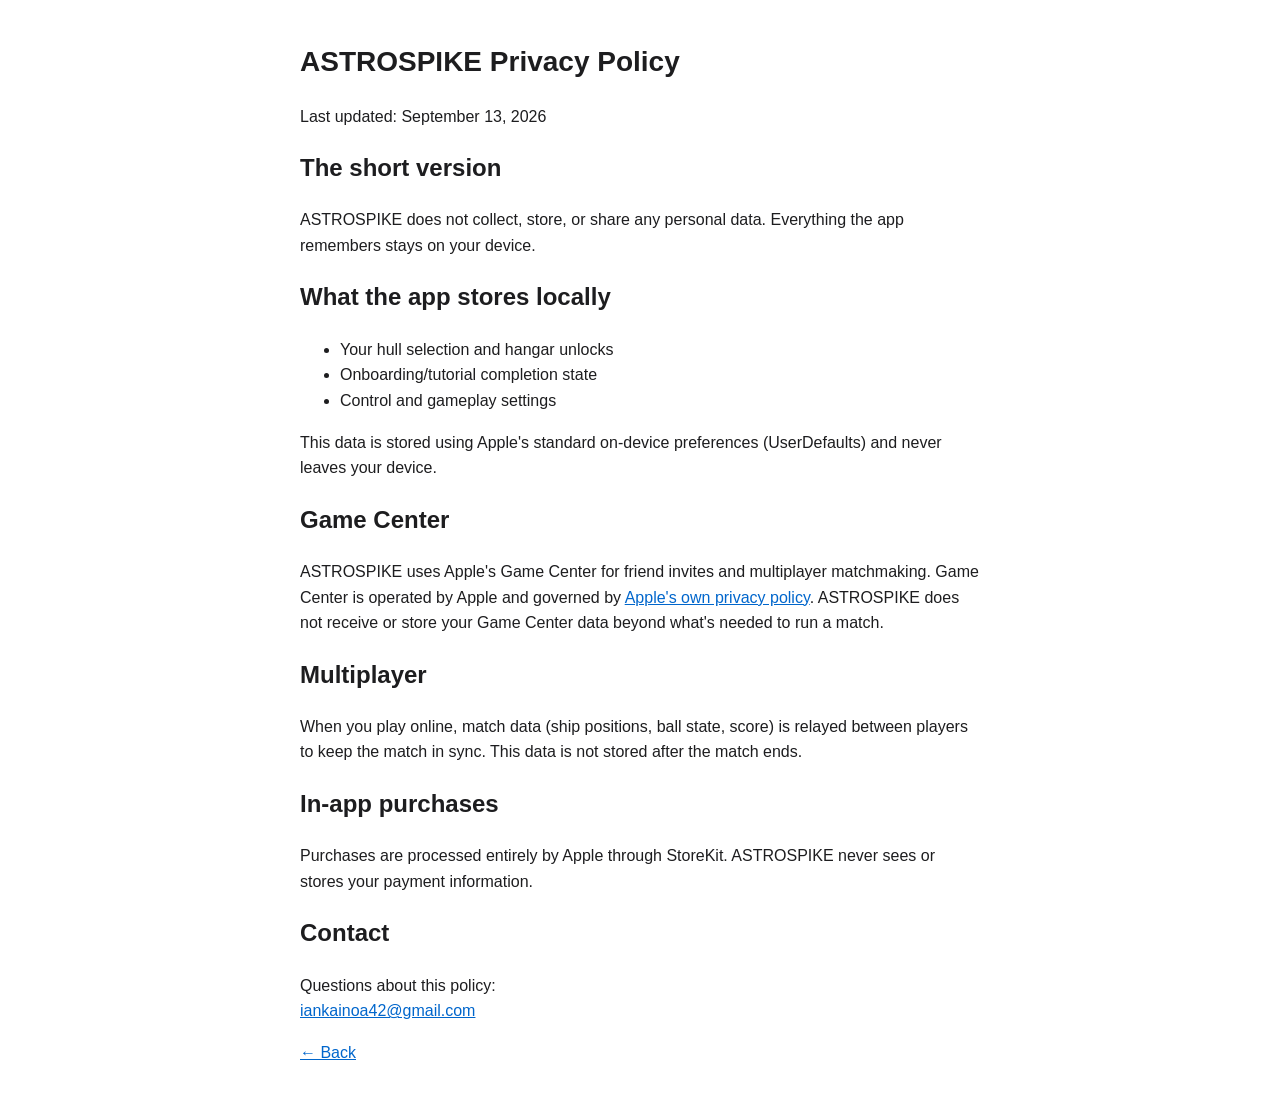
==== docs/privacy-policy.html @ 38e8261f "Add privacy policy and support pages for App Store listing Co-Authored-By: Claude Sonnet 5 <noreply@" ====
<!DOCTYPE html>
<html lang="en">
<head>
    <meta charset="UTF-8">
    <meta name="viewport" content="width=device-width, initial-scale=1.0">
    <title>ASTROSPIKE - Privacy Policy</title>
    <style>
        body {
            font-family: -apple-system, BlinkMacSystemFont, "Segoe UI", Roboto, Helvetica, Arial, sans-serif;
            max-width: 680px;
            margin: 40px auto;
            padding: 0 20px;
            color: #1d1d1f;
            line-height: 1.6;
        }
        h1 { font-size: 28px; }
        a { color: #0066cc; }
    </style>
</head>
<body>
    <h1>ASTROSPIKE Privacy Policy</h1>
    <p>Last updated: September 13, 2026</p>

    <h2>The short version</h2>
    <p>ASTROSPIKE does not collect, store, or share any personal data. Everything the app remembers stays on your device.</p>

    <h2>What the app stores locally</h2>
    <ul>
        <li>Your hull selection and hangar unlocks</li>
        <li>Onboarding/tutorial completion state</li>
        <li>Control and gameplay settings</li>
    </ul>
    <p>This data is stored using Apple's standard on-device preferences (UserDefaults) and never leaves your device.</p>

    <h2>Game Center</h2>
    <p>ASTROSPIKE uses Apple's Game Center for friend invites and multiplayer matchmaking. Game Center is operated by Apple and governed by <a href="https://www.apple.com/legal/privacy/">Apple's own privacy policy</a>. ASTROSPIKE does not receive or store your Game Center data beyond what's needed to run a match.</p>

    <h2>Multiplayer</h2>
    <p>When you play online, match data (ship positions, ball state, score) is relayed between players to keep the match in sync. This data is not stored after the match ends.</p>

    <h2>In-app purchases</h2>
    <p>Purchases are processed entirely by Apple through StoreKit. ASTROSPIKE never sees or stores your payment information.</p>

    <h2>Contact</h2>
    <p>Questions about this policy:<br>
    <a href="mailto:iankainoa42@gmail.com">iankainoa42@gmail.com</a></p>

    <p><a href="index.html">&larr; Back</a></p>
</body>
</html>
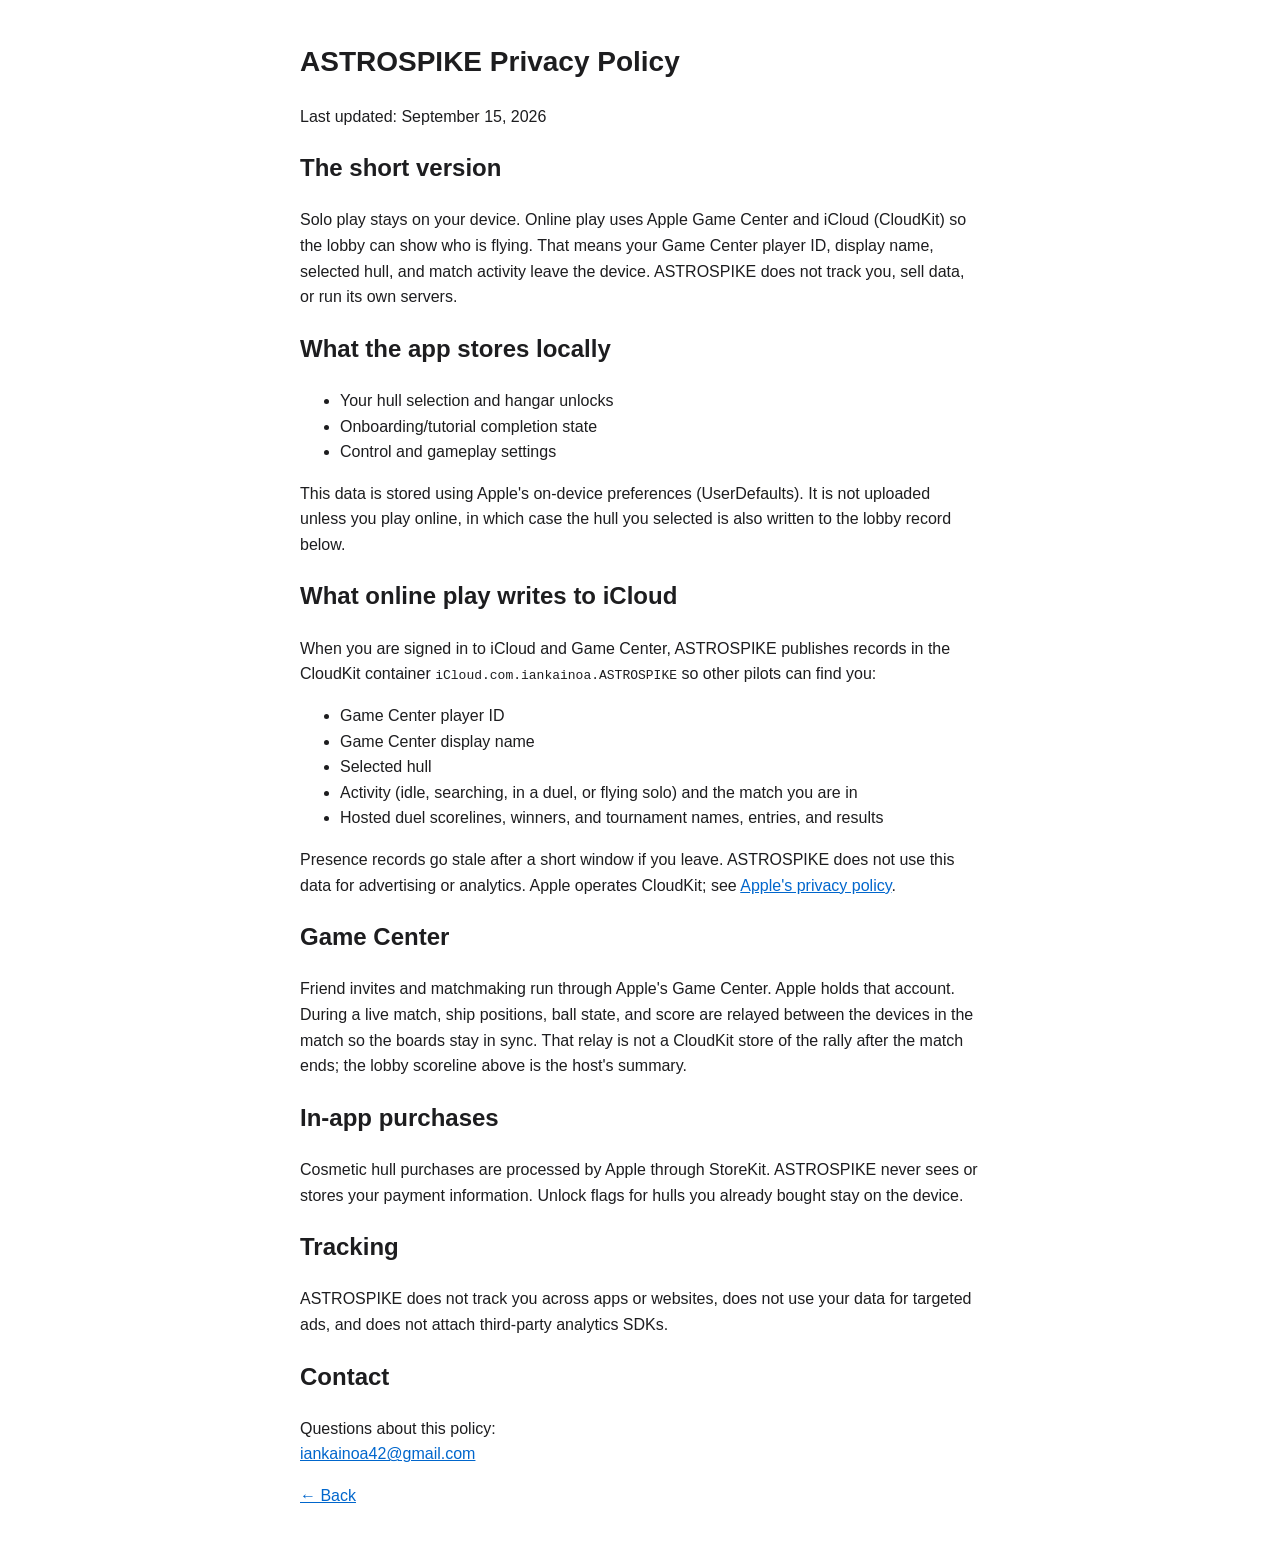
==== commit 06f48b10: "Close the results loop, hide prototype chrome, and declare CloudKit collection (build 74) Solo match" ====
--- a/docs/privacy-policy.html
+++ b/docs/privacy-policy.html
@@ -19,10 +19,10 @@
 </head>
 <body>
     <h1>ASTROSPIKE Privacy Policy</h1>
-    <p>Last updated: September 13, 2026</p>
+    <p>Last updated: September 15, 2026</p>
 
     <h2>The short version</h2>
-    <p>ASTROSPIKE does not collect, store, or share any personal data. Everything the app remembers stays on your device.</p>
+    <p>Solo play stays on your device. Online play uses Apple Game Center and iCloud (CloudKit) so the lobby can show who is flying. That means your Game Center player ID, display name, selected hull, and match activity leave the device. ASTROSPIKE does not track you, sell data, or run its own servers.</p>
 
     <h2>What the app stores locally</h2>
     <ul>
@@ -30,16 +30,27 @@
         <li>Onboarding/tutorial completion state</li>
         <li>Control and gameplay settings</li>
     </ul>
-    <p>This data is stored using Apple's standard on-device preferences (UserDefaults) and never leaves your device.</p>
+    <p>This data is stored using Apple's on-device preferences (UserDefaults). It is not uploaded unless you play online, in which case the hull you selected is also written to the lobby record below.</p>
+
+    <h2>What online play writes to iCloud</h2>
+    <p>When you are signed in to iCloud and Game Center, ASTROSPIKE publishes records in the CloudKit container <code>iCloud.com.iankainoa.ASTROSPIKE</code> so other pilots can find you:</p>
+    <ul>
+        <li>Game Center player ID</li>
+        <li>Game Center display name</li>
+        <li>Selected hull</li>
+        <li>Activity (idle, searching, in a duel, or flying solo) and the match you are in</li>
+        <li>Hosted duel scorelines, winners, and tournament names, entries, and results</li>
+    </ul>
+    <p>Presence records go stale after a short window if you leave. ASTROSPIKE does not use this data for advertising or analytics. Apple operates CloudKit; see <a href="https://www.apple.com/legal/privacy/">Apple's privacy policy</a>.</p>
 
     <h2>Game Center</h2>
-    <p>ASTROSPIKE uses Apple's Game Center for friend invites and multiplayer matchmaking. Game Center is operated by Apple and governed by <a href="https://www.apple.com/legal/privacy/">Apple's own privacy policy</a>. ASTROSPIKE does not receive or store your Game Center data beyond what's needed to run a match.</p>
-
-    <h2>Multiplayer</h2>
-    <p>When you play online, match data (ship positions, ball state, score) is relayed between players to keep the match in sync. This data is not stored after the match ends.</p>
+    <p>Friend invites and matchmaking run through Apple's Game Center. Apple holds that account. During a live match, ship positions, ball state, and score are relayed between the devices in the match so the boards stay in sync. That relay is not a CloudKit store of the rally after the match ends; the lobby scoreline above is the host's summary.</p>
 
     <h2>In-app purchases</h2>
-    <p>Purchases are processed entirely by Apple through StoreKit. ASTROSPIKE never sees or stores your payment information.</p>
+    <p>Cosmetic hull purchases are processed by Apple through StoreKit. ASTROSPIKE never sees or stores your payment information. Unlock flags for hulls you already bought stay on the device.</p>
+
+    <h2>Tracking</h2>
+    <p>ASTROSPIKE does not track you across apps or websites, does not use your data for targeted ads, and does not attach third-party analytics SDKs.</p>
 
     <h2>Contact</h2>
     <p>Questions about this policy:<br>
